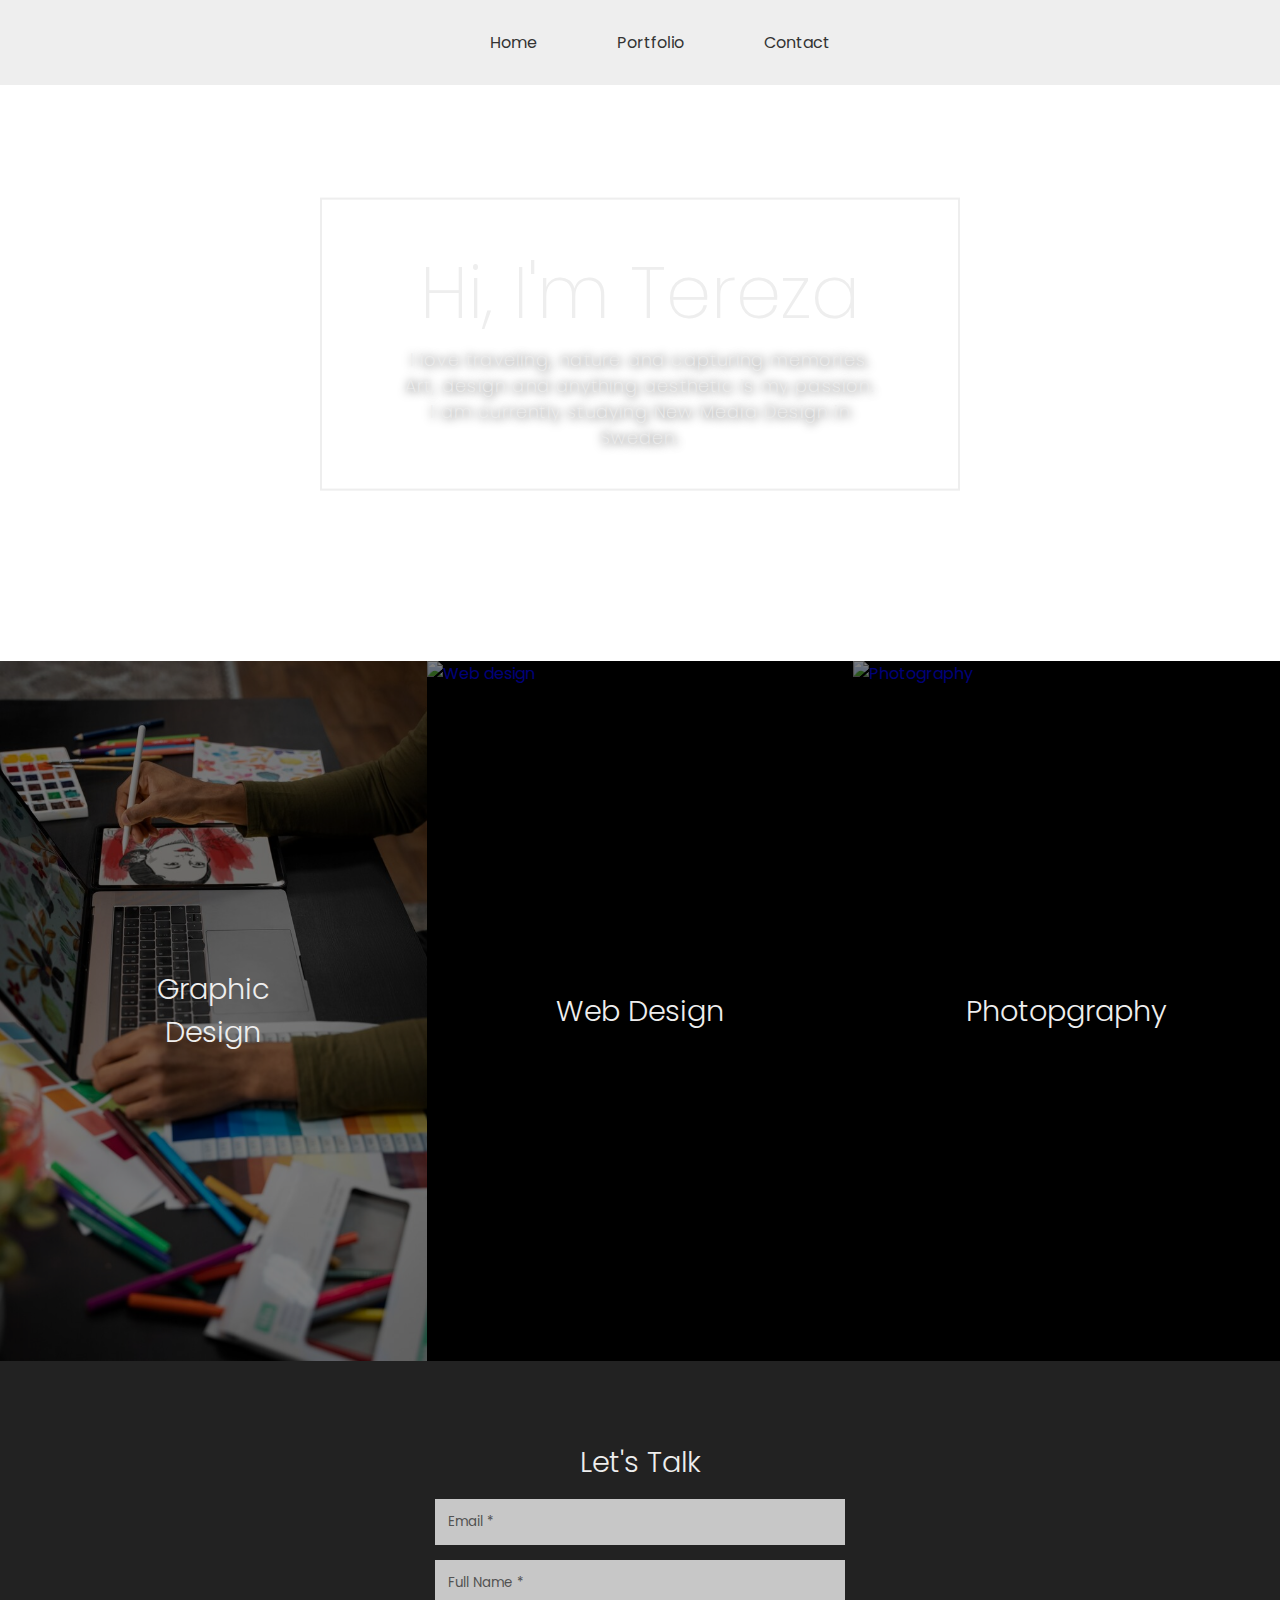
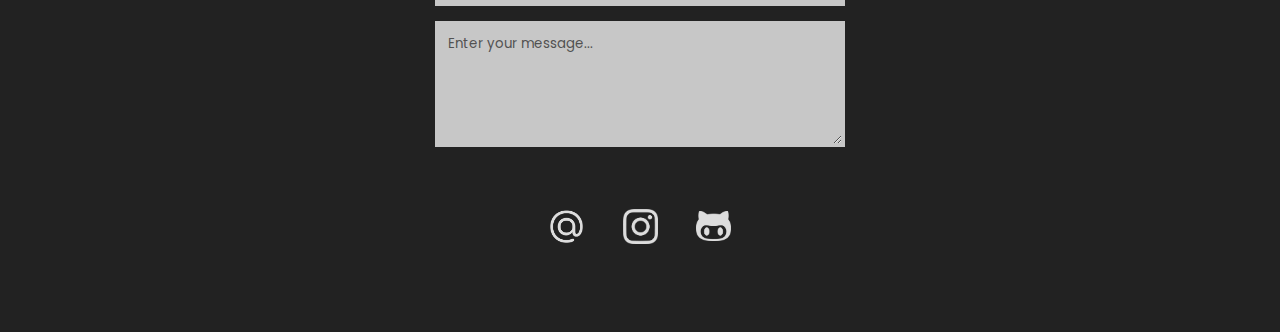
==== index.html @ f9af26a2 "index-imgchange, responsive adjustments" ====
<!DOCTYPE html>
<html lang="en">
  <head>
    
    <meta charset="UTF-8" />
    <meta name="viewport" content="width=device-width, initial-scale=1.0" />
    <link rel="stylesheet" href="css/main.css" />
    <link rel="preconnect" href="https://fonts.googleapis.com" />
    <link rel="preconnect" href="https://fonts.gstatic.com" crossorigin />
    <link
      href="https://fonts.googleapis.com/css2?family=Poppins:ital,wght@0,100;0,200;0,300;0,400;0,500;0,600;0,700;0,800;0,900;1,100;1,200;1,300;1,400;1,500;1,600;1,700;1,800;1,900&display=swap"
      rel="stylesheet"
    />
    <link
      rel="stylesheet"
      href="https://fonts.googleapis.com/css2?family=Material+Symbols+Outlined:opsz,wght,FILL,GRAD@20..48,100..700,0..1,-50..200"
    />
    <!-- Scroll top top JS Code copied from https://www.w3schools.com/ -->
    <script type="text/javascript" src="gototop.js" defer></script>
    <title>Tereza's Blog</title>
  </head>
  <body>
    <!-- Header & Navigation Bar -->
    <header>
      <nav>
        <ol>
          <a href=""><li>Home</li></a>
          <a href="portfolio.html"><li>Portfolio</li></a>
          <a href="#contact"><li>Contact</li></a>
        </ol>
      </nav>
    </header>

    <!-- Main Content of the Page -->
    <main class="index-background">
      <!-- Greeting Section -->
      <section>
        <div class="s-one-containers">
          <div class="s-one-container">
            <!-- <img
              class="s-one-img"
              src="img/photos/img_one.JPG"
              alt="profile picture"
            /> -->
            <div class="s-one-text">
              <h1>Hi, I'm Tereza</h1>
              <h2>
                I love traveling, nature and capturing memories.<br />
                Art, design and anything aesthetic is my passion.<br />
                I am currently studying New Media Design in Sweden.
              </h2>
            </div>
            <div class="s-one-arrow">
              <a href="#further"
                ><img
                  class="s-one-img-arrow"
                  src="img/icons/arrow.png"
                  alt="arrow down"
              /></a>
            </div>
          </div>
          <div class="img-container"></div>
        </div>
      </section>

      <!-- Main Menu -->
      <section id="portfolio">
        <div class="containers" id="further">
          <div class="container">
            <a href="portfolio-graphic.html"
              ><img
                class="image"
                src="img/photos/graphicdd.jpg"
                alt="Graphic design"
              />
              <h3 class="text">Graphic Design</h3></a
            >
          </div>
          <div class="container">
            <a href="portfolio-web.html"
              ><img class="image" src="img/photos/webd.jpg" alt="Web design" />
              <h3 class="text">Web Design</h3></a
            >
          </div>
          <div class="container">
            <a href="#"
              ><img
                class="image"
                src="img/photos/photography.jpg"
                alt="Photography"
              />
              <h3 class="text">Photopgraphy</h3></a
            >
          </div>
        </div>
      </section>
    </main>
    <!-- Scroll to Top -->
    <button onclick="topFunction()" id="BackTopBttn" title="Go to top"">
      <span class="material-symbols-outlined" style="transform: rotate(270deg); z-index: 99;"> arrow_forward_ios </span>
    </button>
    <script>
            // Get the button
      let mybutton = document.getElementById("BackTopBttn");

      // When the user scrolls down show the button
      window.onscroll = function () {
        scrollFunction();
      };

      function scrollFunction() {
        if (
          document.body.scrollTop > 300 ||
          document.documentElement.scrollTop > 300
        ) {
          mybutton.style.display = "block";
        } else {
          mybutton.style.display = "none";
        }
      }

      // When the user clicks on the button, scroll to the top of the document
      function topFunction() {
        document.body.scrollTop = 0;
        document.documentElement.scrollTop = 0;
      }
    </script>
<section class="contact-form">
  <div class="contact-form-container" id="contact">
    <h4>Let's Talk</h4>
    <input type="text" placeholder="Email *" />
    <input type="text" placeholder="Full Name *" />
    <textarea
      name="Message"
      id="contact-message"
      cols="30"
      rows="10"
      placeholder="Enter your message..."
    ></textarea>
  </div>
</section>
    <footer>
      <div class="social-info-container">
        <div class="social-ico-container">
          <a href="mailto: terezadjokic@yahoo.com"
            ><img
              class="social-ico"
              src="img/icons/mail.png"
              alt="e-mail link"
              title="Email"
          /></a>
          <a href="https://www.instagram.com/terinax3/"
            ><img
              class="social-ico"
              src="img/icons/insta.png"
              alt="Instagram link"
              title="Instagram"
          /></a>
          <a href="https://github.com/Terinax3"
            ><img
              class="social-ico"
              src="img/icons/gh.png"
              alt="Git Hub link"
              title="Git Hub"
          /></a>
        </div>
      </div>
    </footer>
  </body>
</html>
---- css/main.css ----
* {
  margin: 0;
  text-decoration: none;
  list-style: none;
  font-family: "Poppins", sans-serif;
}
html {
  scroll-behavior: smooth;
  --grayl: #666666; /*  Gray Light */
  --grayd: #444444; /*  Gray Dark */
  --dark: #333333; /* Dark Black */
  --darker: #222222; /* Darker Black */
  --bright: #eeeeee; /* Bright White */
}
.main-background-bright {
  background-color: white;
}
.index-background {
  background-image: url("../img/photos/img_one_one_one.jpg");
  background-repeat: no-repeat;
  background-attachment: fixed;
  background-size: 100%;
}
/* Top Navigation Bar */
header {
  height: auto;
  display: flex;
  justify-content: center;
  align-items: center;
  background-color: var(--bright);
}
ol {
  display: flex;
}
li {
  padding: 30px 40px;
  color: var(--dark);
  background-color: var(--bright);
  transition: text-decoration 300ms;
  text-decoration: underline transparent;
  text-underline-offset: 5pt;
}

a li:hover {
  text-decoration: underline var(--dark);
}
/* Not sure why it's not working*/
a li:active {
  text-decoration: underline var(--dark);
}

/* Text Design */

h1 {
  font-weight: 200;
  font-size: 450%;
  color: var(--bright);
}
h2 {
  font-weight: 200;
  font-size: 110%;
  letter-spacing: 0.9pt;
  color: var(--bright);
  text-shadow: 1px 1px 10px black;
}
h3 {
  font-weight: 300;
  font-size: 180%;
  color: var(--bright);
}
h4 {
  font-size: 180%;
  font-weight: 300;
  color: var(--bright);
}
h5 {
  font-weight: 300;
  margin-top: 180%;
}
h6 {
  font-weight: 300;
  font-size: 100%;
  margin-bottom: 2vw;
}

/* Greeting Container */

.s-one-containers {
  display: flex;
  flex-wrap: nowrap;
  justify-content: center;
  align-content: center;
  width: 100%;
}
.s-one-container {
  width: 100%;
  height: 45vw;
  position: relative;
  object-fit: cover;
}
.s-one-img {
  width: 100%;
  height: 45vw;
  object-fit: cover;
}
.s-one-text {
  text-align: center;
  position: absolute;
  top: 45%;
  left: 50%;
  transform: translate(-50%, -50%);
  border: 2px solid var(--bright);
  padding: 3vw 6vw;
}
.s-one-arrow {
  text-align: center;
  position: absolute;
  top: 92%;
  left: 50%;
  transform: translate(-50%, -50%);
  padding: 2vw 3vw;
}
.s-one-img-arrow {
  width: 30px;
  animation: shake ease 2.5s infinite;
  animation-delay: 0.5s;
}
.s-one-arrow-two {
  text-align: center;
  position: absolute;
  top: 90%;
  left: 50%;
  transform: translate(-50%, -50%);
  padding: 2vw 3vw;
}
@keyframes shake {
  0% {
    transform: translate(0%, -80%);
    opacity: 0;
  }
  10% {
    transform: translate(0%, -70%);
    opacity: 0.5;
  }
  30% {
    transform: translate(0%, -50%);
    opacity: 0.8;
  }
  100% {
    transform: translate(0%, 150%);
    opacity: 1;
  }
}

/* Main Menu */

.containers {
  display: flex;
  flex-wrap: nowrap;
  justify-content: center;
  align-content: center;
  width: 100%;
}
.container {
  background-color: black;
  width: 100%;
  height: 700px;
  position: relative;
  object-fit: cover;
}
.container .image {
  opacity: 0.5;
}
.container .text {
  opacity: 1;
}
.container:hover .image {
  transition: ease 300ms;
  opacity: 1;
}
.container:hover .text {
  visibility: visible;
  opacity: 1;
  transition: ease 300ms;
  text-shadow: 1px 1px 7px #000000;
}
.image {
  object-fit: cover;
  width: 100%;
  height: 700px;
}
.text {
  opacity: 0.5;
  color: var(--bright);
  text-align: center;
  overflow: hidden;
  position: absolute;
  top: 50%;
  left: 50%;
  transform: translate(-50%, -50%);
}

/* Contact */

.contact-form {
  display: flex;
  justify-content: center;
  align-items: center;
  width: 100%;
  background-color: var(--darker);
  padding: 80px 0 30px 0;
}
.contact-form-container {
  display: flex;
  justify-content: center;
  align-items: center;
  flex-direction: column;
  padding-bottom: 0;
}
input,
textarea {
  width: 30vw;
  margin-top: 15px;
  border: 3px solid transparent;
  padding: 10px;
  color: var(--dark);
  outline: none;
  background-color: #c7c7c7;
}
input:hover,
textarea:hover {
  background-color: #ffffff;
  transition: ease 500ms;
}
input::placeholder,
textarea::placeholder {
  color: #525252 !important;
}
input:focus,
textarea:focus {
  border: 3px solid #aaaaaa !important;
  background-color: #ffffff;
}
textarea {
  resize: vertical;
  height: 100px;
  min-height: 100px;
  max-height: 200px;
}

/* Footer */

footer {
  background-color: var(--darker);
  width: 100%;
  padding: 30px 0 80px 0;
  bottom: 0;
  display: flex;
  align-items: center;
  justify-content: center;
  text-align: center;
}
.social-info-container {
  display: flex;
  flex-direction: column;
}
.social-ico-container {
  display: flex;
  justify-content: center;
  align-items: center;
  gap: 3vw;
}
.social-ico {
  width: 35px;
}

/* Scroll to Top */

#BackTopBttn {
  display: none;
  position: fixed;
  bottom: 30%;
  right: 5%;
  cursor: pointer;
  color: white;
  border: none;
  background-color: #444444;
  padding: 15px 15px 8px 15px;
  z-index: 10;
}
#BackTopBttn:hover {
  background-color: rgb(107, 107, 107);
} /* Scroll top top JS Code copied from https://www.w3schools.com/ */

/* Responsive size for Phone */

@media only screen and (max-width: 1000px) {
  .containers {
    flex-wrap: wrap;
  }
  .contact-form-container {
    width: 90%;
  }
  input,
  textarea {
    width: 90%;
  }
  .social-ico-container {
    gap: 15vw;
    padding: 50px 0 50px 0;
  }
  .social-ico {
    width: 10vw;
  }
  .s-one-text {
    padding: 1vw 4vw;
  }
  .s-one-container {
    padding: 0;
    margin: 0;
    height: 80vw;
  }
  .s-one-img {
    width: 100%;
    height: 100%;
    object-fit: cover;
  }
  .index-background {
    background-image: url("../img/photos/img_one_one_one_one.jpg");
  }
  #BackTopBttn {
    bottom: 10%;
    right: 0;
    padding: 30px 30px 23px 30px;
  }
}

/* Portfolio Containers */

.portfolio-containers {
  display: flex;
  flex-wrap: wrap;
  flex-direction: row;
  justify-content: center;
  align-content: center;
  margin-left: 10%;
  margin-right: 10%;
  background-color: none;
  margin-top: 50px;
  margin-bottom: 50px;
}
.portfolio-container {
  display: flex;
  align-items: center;
  flex-direction: column;
  position: relative;
  object-fit: cover;
  margin: 30px 30px;
}
.portfolio-image {
  width: 400px;
  height: 400px;
}
.portfolio-logo {
  position: absolute;
  top: 50%;
  left: 50%;
  transform: translate(-50%, -50%);
  height: 50%;
  transition: ease 300ms;
}
.portfolio-container:hover .portfolio-logo {
  height: 55%;
  transition: ease 300ms;
}

/* Portfolio Post */
.portfolio-item-containers {
  display: flex;
  flex-wrap: nowrap;
  justify-content: center;
  align-content: center;
  width: 100%;
}
.portfolio-item-container {
  width: 100%;
  height: 38vw;
  position: relative;
  object-fit: cover;
}
.portfolio-item-img {
  width: 100%;
  height: 38vw;
  object-fit: cover;
}
.xxl-container {
  display: flex;
  flex-wrap: wrap;
  align-content: center;
  justify-content: center;
  padding: 5vw;
  gap: 10%;
}
.xxl-container.row {
  flex-direction: column;
  align-content: center;
  justify-content: center;
  align-items: center;
}
.xxl-img {
  width: 10%;
}
.xxl-divider {
  display: flex;
  align-items: center;
  align-content: center;
  justify-content: space-evenly;
  text-align: center;
  font-size: 1.1vw;
}
hr {
  border: none;
  border-top: 0.1px solid #333;
  color: #333;
  overflow: visible;
  text-align: center;
  width: 40%;
}
.color-shade-container {
  display: flex;
  flex-direction: column;
  align-items: center;
  gap: 10px;
}
.color-shade {
  height: 9vw;
  width: 9vw;
  border-radius: 50%;
  display: inline-block;
}
.raw {
  background-color: #005757;
}
.mocha {
  background-color: #8a5956;
}
.latte {
  background-color: #d99e80;
}
.irish {
  background-color: #f6c65d;
}
.cs-title {
  margin-top: 3vw;
  font-size: 1.5vw;
  font-family: "pain-de-mie", sans-serif;
}
.cs-number {
  font-size: 1.5vw;
  font-family: "pain-de-mie", sans-serif;
}
.cs-raw {
  color: #005757;
}
.cs-mocha {
  color: #8a5956;
}
.cs-latte {
  color: #d99e80;
}
.cs-irish {
  color: #f6c65d;
}
.font-paindm {
  font-family: "pain-de-mie", sans-serif;
  font-size: 2vw;
  font-weight: 400;
  font-style: normal;
  text-align: center;
}
.font-masq {
  font-family: "masqualero", sans-serif;
  font-size: 1.7vw;
  text-align: center;
}
.font-masq-text {
  font-family: "masqualero", sans-serif;
  font-size: 1.2vw;
  line-height: 1.8vw;
  text-align: center;
}
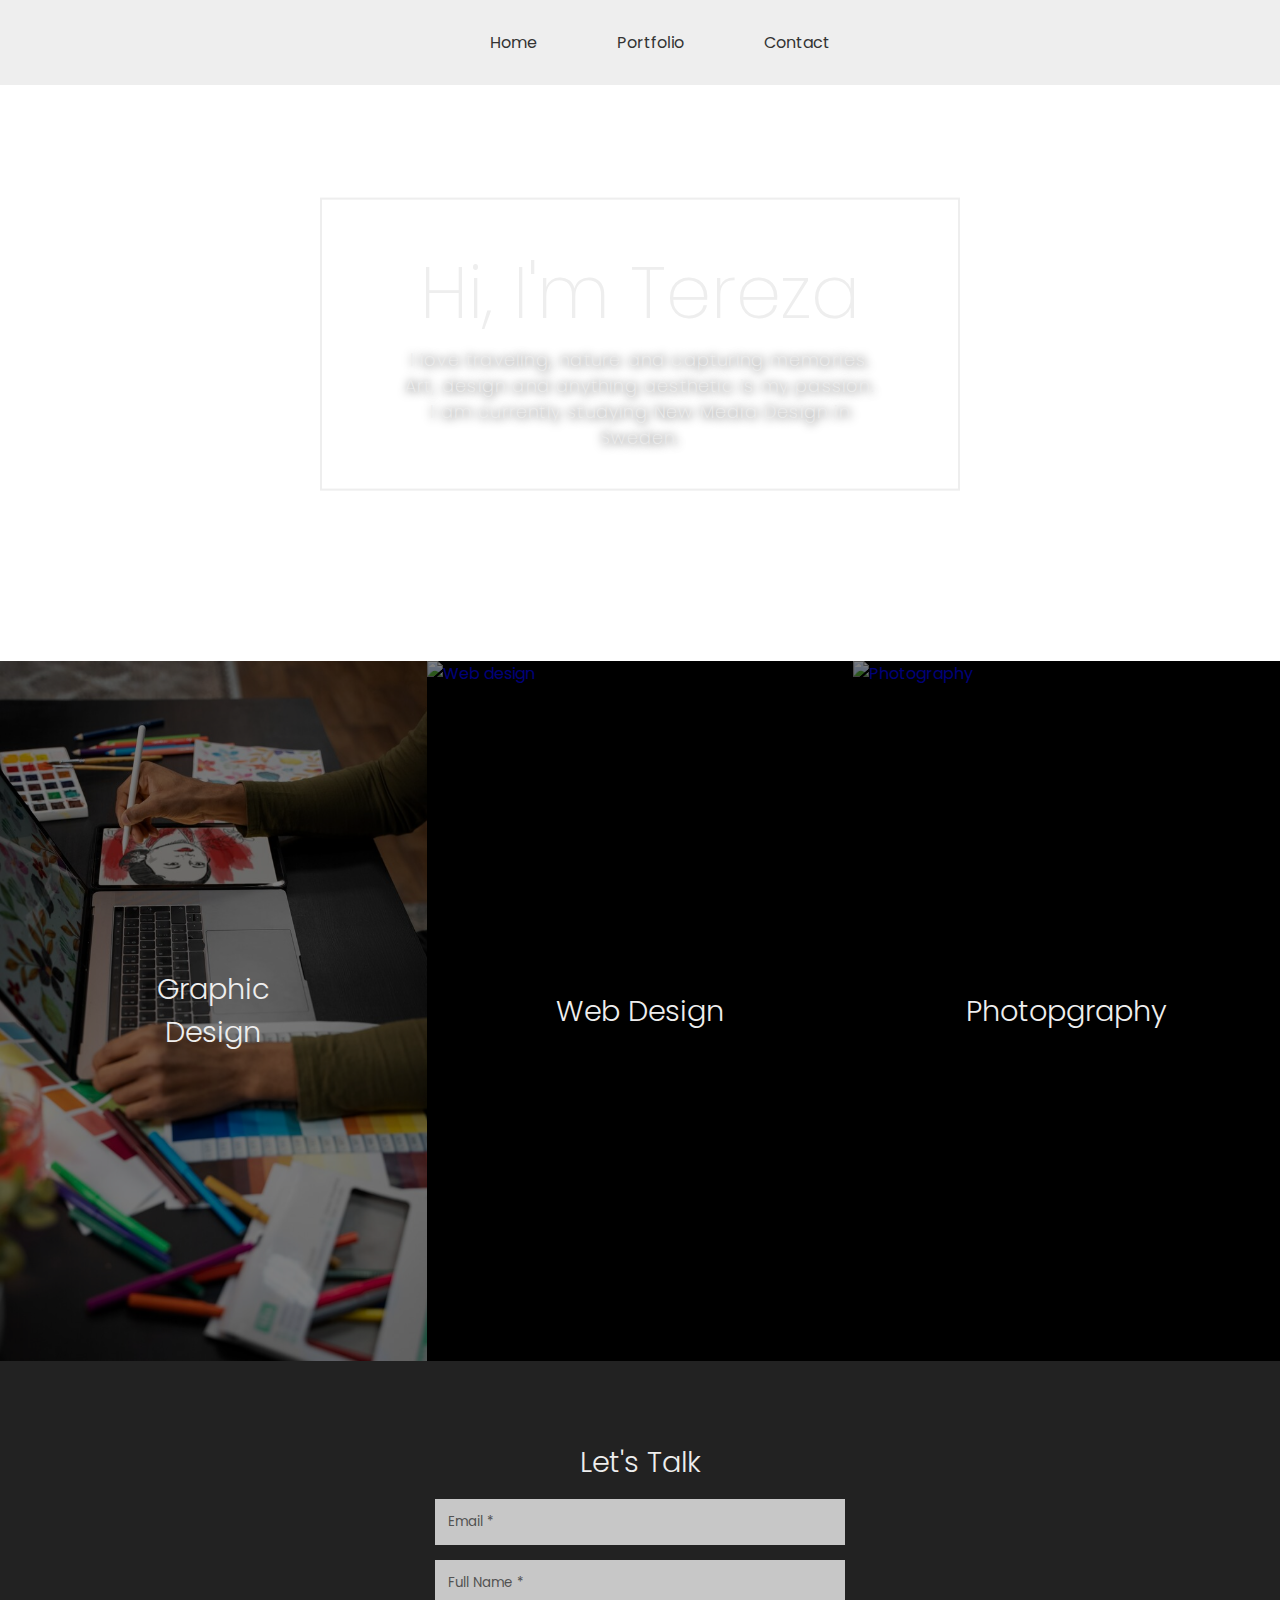
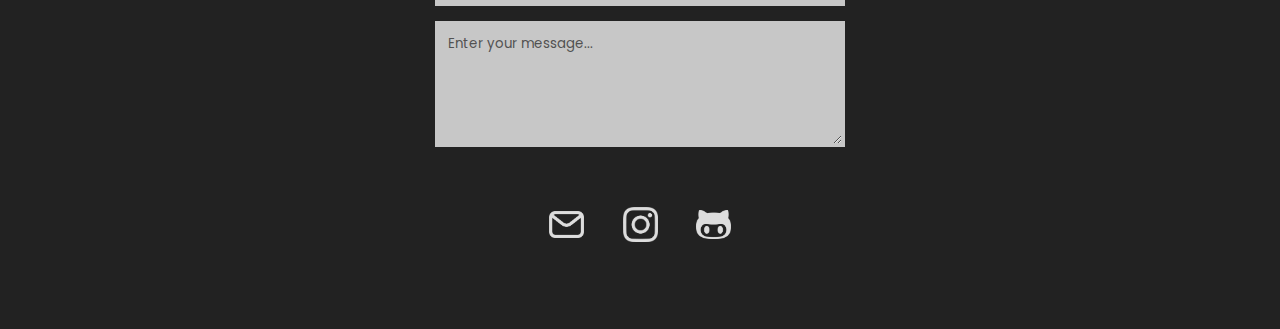
==== commit 5ee58c5f: "mail icon change" ====
--- a/index.html
+++ b/index.html
@@ -145,7 +145,7 @@
           <a href="mailto: terezadjokic@yahoo.com"
             ><img
               class="social-ico"
-              src="img/icons/mail.png"
+              src="img/icons/mail2.png"
               alt="e-mail link"
               title="Email"
           /></a>
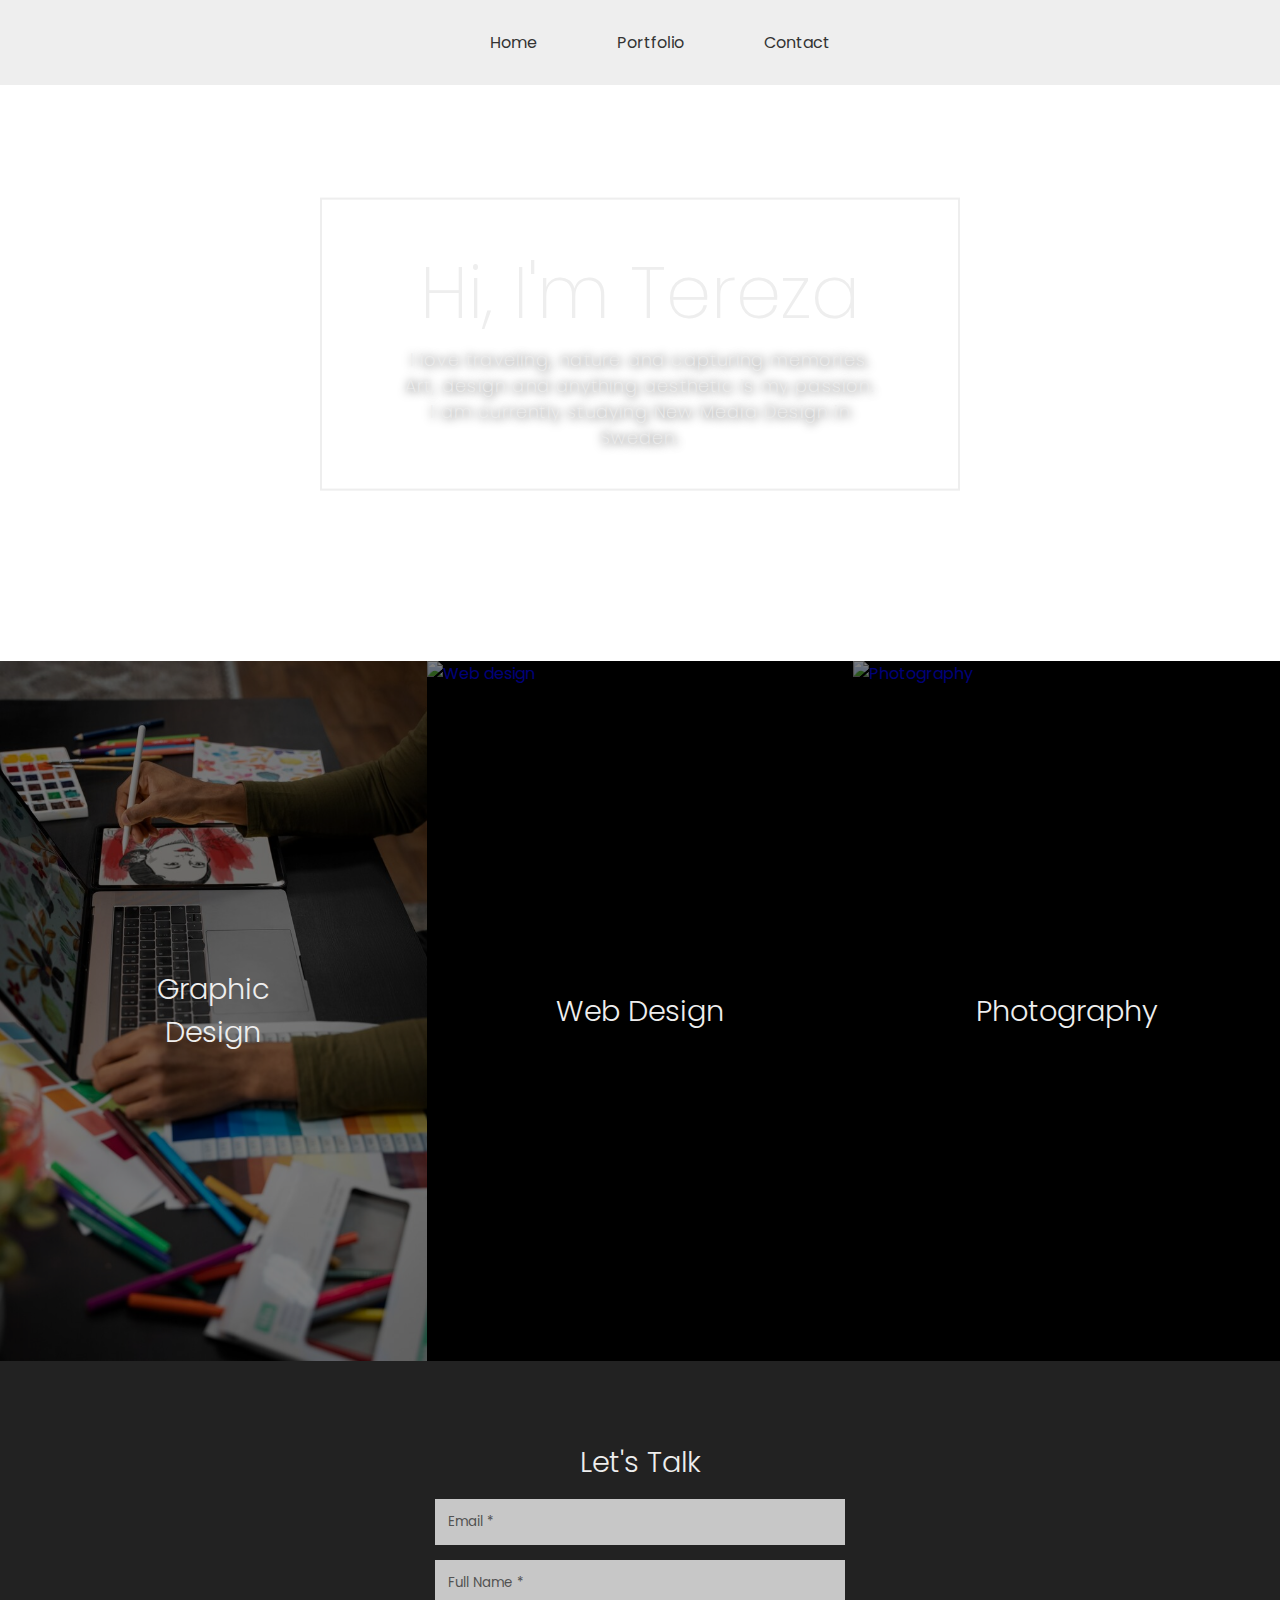
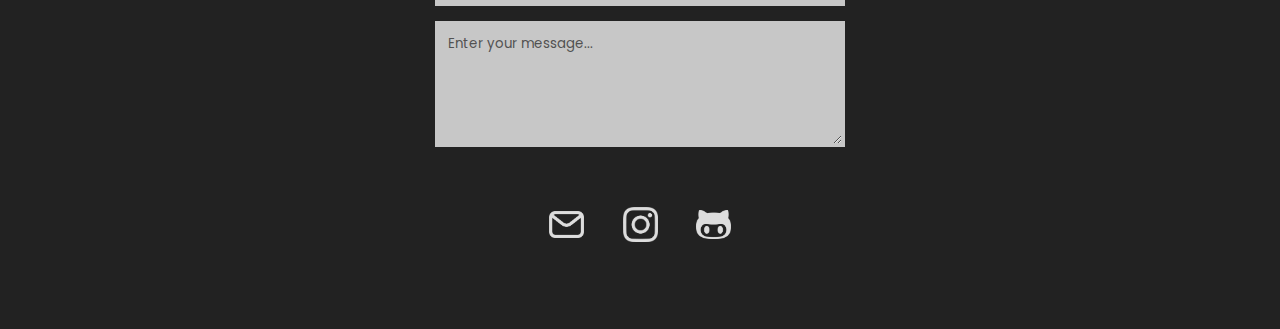
==== commit 040d953f: "photography-fix" ====
--- a/index.html
+++ b/index.html
@@ -89,7 +89,7 @@
                 src="img/photos/photography.jpg"
                 alt="Photography"
               />
-              <h3 class="text">Photopgraphy</h3></a
+              <h3 class="text">Photography</h3></a
             >
           </div>
         </div>
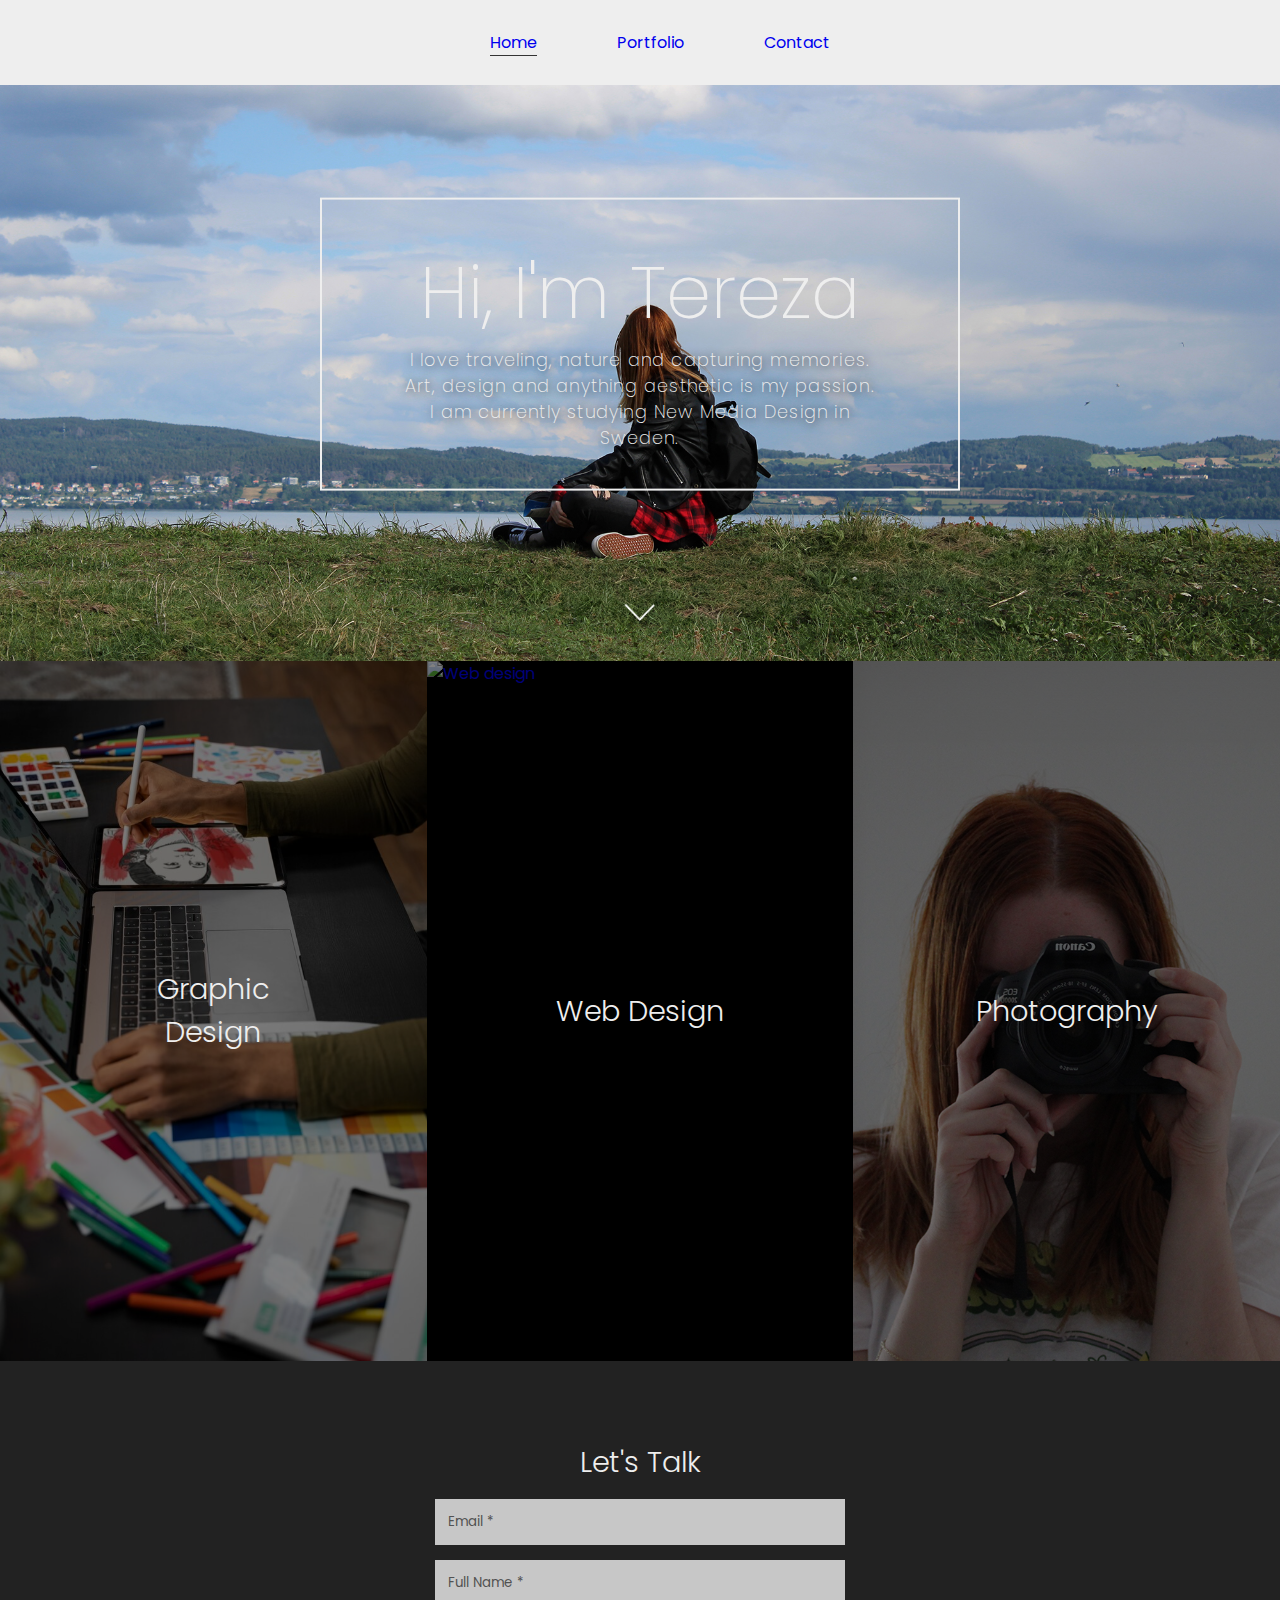
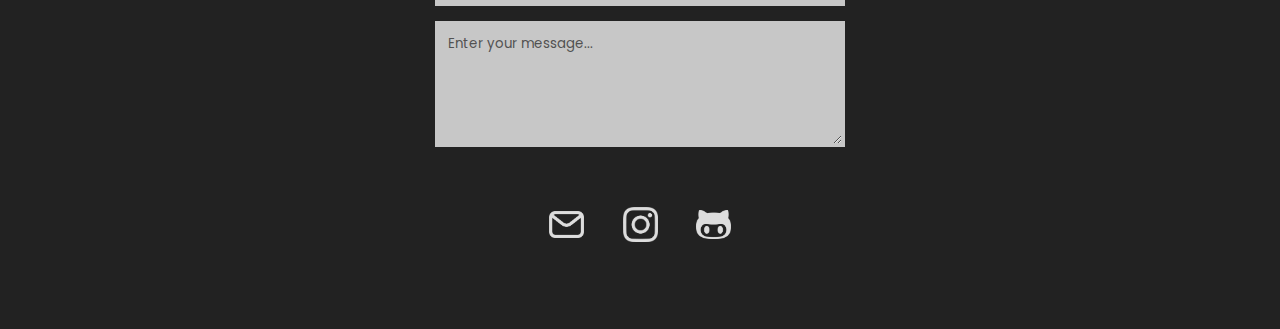
==== commit 62626f06: "css update" ====
--- a/index.html
+++ b/index.html
@@ -1,48 +1,51 @@
 <!DOCTYPE html>
 <html lang="en">
   <head>
-    
     <meta charset="UTF-8" />
     <meta name="viewport" content="width=device-width, initial-scale=1.0" />
     <link rel="stylesheet" href="css/main.css" />
+
+    <!-- Google Import - Fonts -->
     <link rel="preconnect" href="https://fonts.googleapis.com" />
     <link rel="preconnect" href="https://fonts.gstatic.com" crossorigin />
     <link
       href="https://fonts.googleapis.com/css2?family=Poppins:ital,wght@0,100;0,200;0,300;0,400;0,500;0,600;0,700;0,800;0,900;1,100;1,200;1,300;1,400;1,500;1,600;1,700;1,800;1,900&display=swap"
       rel="stylesheet"
     />
+    <!-- Google Import Icon -->
     <link
       rel="stylesheet"
       href="https://fonts.googleapis.com/css2?family=Material+Symbols+Outlined:opsz,wght,FILL,GRAD@20..48,100..700,0..1,-50..200"
     />
+
     <!-- Scroll top top JS Code copied from https://www.w3schools.com/ -->
-    <script type="text/javascript" src="gototop.js" defer></script>
+    <script type="text/javascript" src="js/gototop.js" defer></script>
     <title>Tereza's Blog</title>
   </head>
   <body>
+
     <!-- Header & Navigation Bar -->
+
     <header>
       <nav>
         <ol>
-          <a href=""><li>Home</li></a>
-          <a href="portfolio.html"><li>Portfolio</li></a>
-          <a href="#contact"><li>Contact</li></a>
+          <li><a class="active" href="index.html">Home</a></li>
+          <li><a href="portfolio.html">Portfolio</a></li>
+          <li><a href="#contact">Contact</a></li>
         </ol>
       </nav>
     </header>
 
     <!-- Main Content of the Page -->
+
     <main class="index-background">
-      <!-- Greeting Section -->
+
+      <!-- intro -->
+
       <section>
-        <div class="s-one-containers">
-          <div class="s-one-container">
-            <!-- <img
-              class="s-one-img"
-              src="img/photos/img_one.JPG"
-              alt="profile picture"
-            /> -->
-            <div class="s-one-text">
+        <div class="intro-containers">
+          <div class="intro-container">
+            <div class="intro-text">
               <h1>Hi, I'm Tereza</h1>
               <h2>
                 I love traveling, nature and capturing memories.<br />
@@ -50,10 +53,10 @@
                 I am currently studying New Media Design in Sweden.
               </h2>
             </div>
-            <div class="s-one-arrow">
+            <div class="intro-arrow">
               <a href="#further"
                 ><img
-                  class="s-one-img-arrow"
+                  class="intro-img-arrow"
                   src="img/icons/arrow.png"
                   alt="arrow down"
               /></a>
@@ -64,6 +67,7 @@
       </section>
 
       <!-- Main Menu -->
+
       <section id="portfolio">
         <div class="containers" id="further">
           <div class="container">
@@ -86,7 +90,7 @@
             <a href="#"
               ><img
                 class="image"
-                src="img/photos/photography.jpg"
+                src="img/photos/photography.JPG"
                 alt="Photography"
               />
               <h3 class="text">Photography</h3></a
@@ -95,50 +99,33 @@
         </div>
       </section>
     </main>
+
     <!-- Scroll to Top -->
+
     <button onclick="topFunction()" id="BackTopBttn" title="Go to top"">
       <span class="material-symbols-outlined" style="transform: rotate(270deg); z-index: 99;"> arrow_forward_ios </span>
     </button>
-    <script>
-            // Get the button
-      let mybutton = document.getElementById("BackTopBttn");
+  
+    
+    <!-- Contact Form -->
 
-      // When the user scrolls down show the button
-      window.onscroll = function () {
-        scrollFunction();
-      };
+    <section class="contact-form">
+      <div class="contact-form-container" id="contact">
+        <h4>Let's Talk</h4>
+        <input type="text" placeholder="Email *" />
+        <input type="text" placeholder="Full Name *" />
+        <textarea
+          name="Message"
+          id="contact-message"
+          cols="30"
+          rows="10"
+          placeholder="Enter your message..."
+        ></textarea>
+      </div>
+    </section>
+    
+    <!-- Footer -->
 
-      function scrollFunction() {
-        if (
-          document.body.scrollTop > 300 ||
-          document.documentElement.scrollTop > 300
-        ) {
-          mybutton.style.display = "block";
-        } else {
-          mybutton.style.display = "none";
-        }
-      }
-
-      // When the user clicks on the button, scroll to the top of the document
-      function topFunction() {
-        document.body.scrollTop = 0;
-        document.documentElement.scrollTop = 0;
-      }
-    </script>
-<section class="contact-form">
-  <div class="contact-form-container" id="contact">
-    <h4>Let's Talk</h4>
-    <input type="text" placeholder="Email *" />
-    <input type="text" placeholder="Full Name *" />
-    <textarea
-      name="Message"
-      id="contact-message"
-      cols="30"
-      rows="10"
-      placeholder="Enter your message..."
-    ></textarea>
-  </div>
-</section>
     <footer>
       <div class="social-info-container">
         <div class="social-ico-container">
@@ -149,14 +136,14 @@
               alt="e-mail link"
               title="Email"
           /></a>
-          <a href="https://www.instagram.com/terinax3/"
+          <a href="https://www.instagram.com/terinax3/"  target="_blank"
             ><img
               class="social-ico"
               src="img/icons/insta.png"
               alt="Instagram link"
               title="Instagram"
           /></a>
-          <a href="https://github.com/Terinax3"
+          <a href="https://github.com/Terinax3"  target="_blank"
             ><img
               class="social-ico"
               src="img/icons/gh.png"
--- a/css/main.css
+++ b/css/main.css
@@ -12,11 +12,9 @@
   --darker: #222222; /* Darker Black */
   --bright: #eeeeee; /* Bright White */
 }
-.main-background-bright {
-  background-color: white;
-}
+
 .index-background {
-  background-image: url("../img/photos/img_one_one_one.jpg");
+  background-image: url("../img/photos/background_index.jpg");
   background-repeat: no-repeat;
   background-attachment: fixed;
   background-size: 100%;
@@ -41,11 +39,13 @@
   text-underline-offset: 5pt;
 }
 
-a li:hover {
+li:hover,
+li a:focus {
+  color: var(--dark);
   text-decoration: underline var(--dark);
 }
 /* Not sure why it's not working*/
-a li:active {
+li a.active {
   text-decoration: underline var(--dark);
 }
 
@@ -83,27 +83,27 @@
   margin-bottom: 2vw;
 }
 
-/* Greeting Container */
-
-.s-one-containers {
+/* Intro Container */
+
+.intro-containers {
   display: flex;
   flex-wrap: nowrap;
   justify-content: center;
   align-content: center;
   width: 100%;
 }
-.s-one-container {
+.intro-container {
   width: 100%;
   height: 45vw;
   position: relative;
   object-fit: cover;
 }
-.s-one-img {
+.intro-img {
   width: 100%;
   height: 45vw;
   object-fit: cover;
 }
-.s-one-text {
+.intro-text {
   text-align: center;
   position: absolute;
   top: 45%;
@@ -112,7 +112,7 @@
   border: 2px solid var(--bright);
   padding: 3vw 6vw;
 }
-.s-one-arrow {
+.intro-arrow {
   text-align: center;
   position: absolute;
   top: 92%;
@@ -120,12 +120,12 @@
   transform: translate(-50%, -50%);
   padding: 2vw 3vw;
 }
-.s-one-img-arrow {
+.intro-img-arrow {
   width: 30px;
   animation: shake ease 2.5s infinite;
   animation-delay: 0.5s;
 }
-.s-one-arrow-two {
+.intro-arrow-two {
   text-align: center;
   position: absolute;
   top: 90%;
@@ -298,6 +298,18 @@
   .containers {
     flex-wrap: wrap;
   }
+  .container {
+    background-color: black;
+    width: 100%;
+    height: 500px;
+    position: relative;
+    object-fit: cover;
+  }
+  .image {
+    object-fit: cover;
+    width: 100%;
+    height: 500px;
+  }
   .contact-form-container {
     width: 90%;
   }
@@ -312,26 +324,27 @@
   .social-ico {
     width: 10vw;
   }
-  .s-one-text {
-    padding: 1vw 4vw;
-  }
-  .s-one-container {
+  .intro-text {
+    width: 90%;
+    padding: 0;
+  }
+  .intro-container {
     padding: 0;
     margin: 0;
     height: 80vw;
   }
-  .s-one-img {
+  .intro-img {
     width: 100%;
     height: 100%;
     object-fit: cover;
   }
   .index-background {
-    background-image: url("../img/photos/img_one_one_one_one.jpg");
+    background-image: url("../img/photos/background_index2.jpg");
   }
   #BackTopBttn {
     bottom: 10%;
     right: 0;
-    padding: 30px 30px 23px 30px;
+    padding: 20px 20px 13px 20px;
   }
 }
 
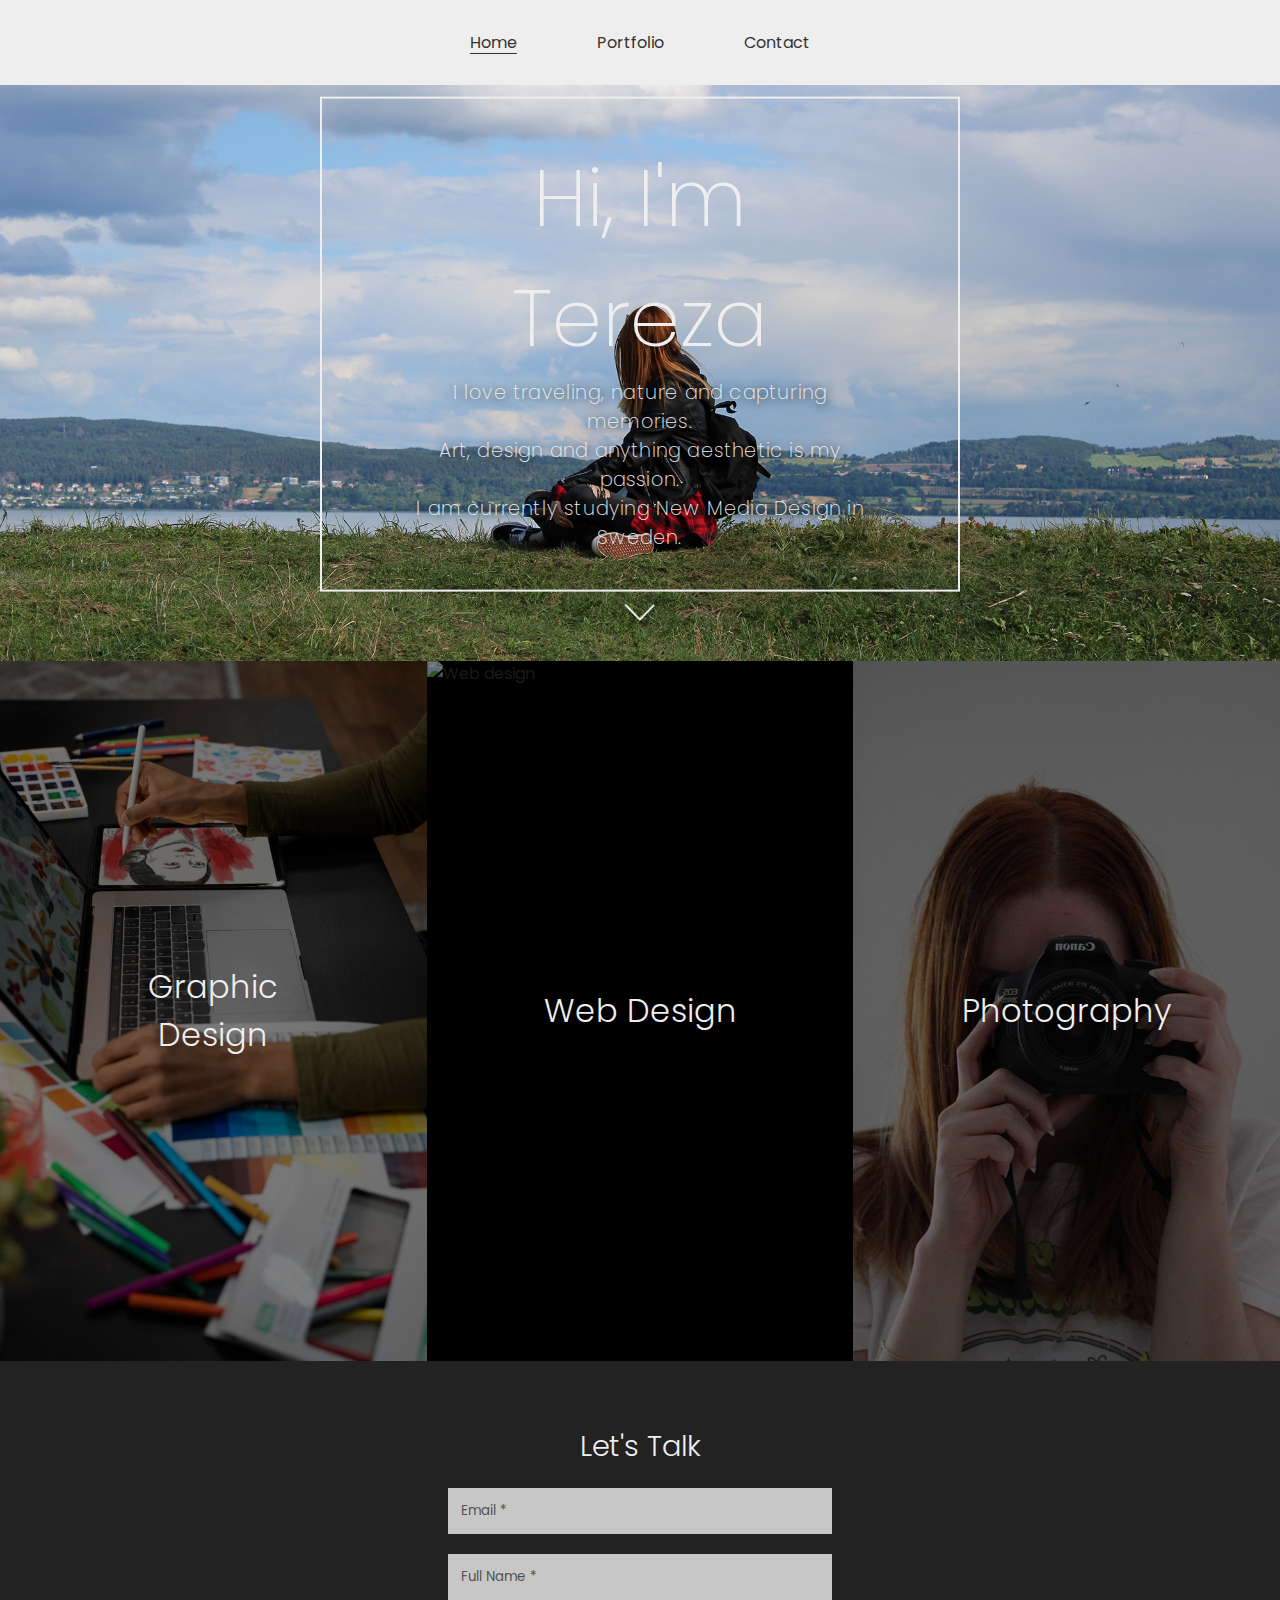
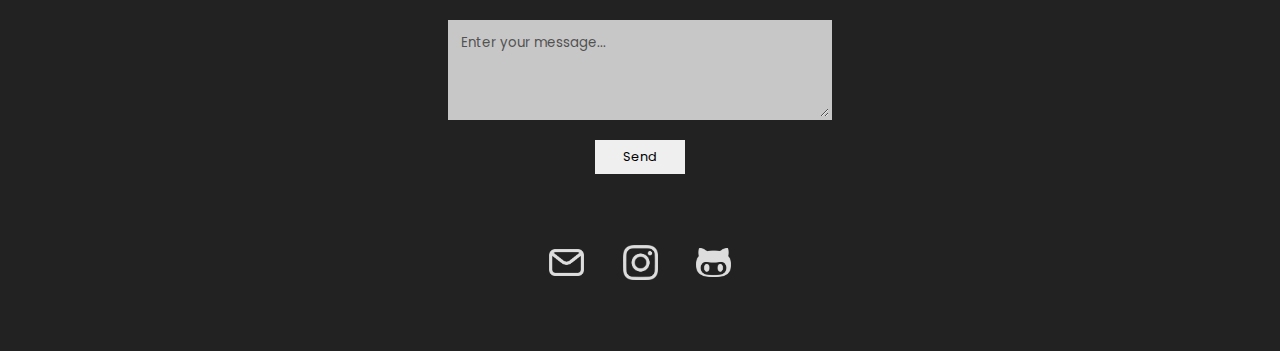
==== commit 12441a9f: "newish" ====
--- a/index.html
+++ b/index.html
@@ -38,7 +38,7 @@
 
     <!-- Main Content of the Page -->
 
-    <main class="index-background">
+    <main class="index-background background-color">
 
       <!-- intro -->
 
@@ -110,9 +110,9 @@
     <!-- Contact Form -->
 
     <section class="contact-form">
-      <div class="contact-form-container" id="contact">
+      <div class="contact-form-container">
         <h4>Let's Talk</h4>
-        <input type="text" placeholder="Email *" />
+        <input type="email" id="email" pattern=".+@example\.com" minlength="5" maxlength="50" placeholder="Email *" />
         <input type="text" placeholder="Full Name *" />
         <textarea
           name="Message"
@@ -121,6 +121,7 @@
           rows="10"
           placeholder="Enter your message..."
         ></textarea>
+        <button class="send-bttn">Send</button>
       </div>
     </section>
     
--- a/css/main.css
+++ b/css/main.css
@@ -1,5 +1,7 @@
 * {
   margin: 0;
+  padding: 0;
+  box-sizing: border-box;
   text-decoration: none;
   list-style: none;
   font-family: "Poppins", sans-serif;
@@ -12,20 +14,24 @@
   --darker: #222222; /* Darker Black */
   --bright: #eeeeee; /* Bright White */
 }
-
 .index-background {
   background-image: url("../img/photos/background_index.jpg");
   background-repeat: no-repeat;
   background-attachment: fixed;
   background-size: 100%;
 }
+.index-background {
+  background-color: var(--darker);
+}
 /* Top Navigation Bar */
+
 header {
   height: auto;
   display: flex;
   justify-content: center;
   align-items: center;
   background-color: var(--bright);
+  z-index: 999;
 }
 ol {
   display: flex;
@@ -36,7 +42,10 @@
   background-color: var(--bright);
   transition: text-decoration 300ms;
   text-decoration: underline transparent;
-  text-underline-offset: 5pt;
+  text-underline-offset: 5px;
+}
+a {
+  color: var(--dark);
 }
 
 li:hover,
@@ -44,43 +53,71 @@
   color: var(--dark);
   text-decoration: underline var(--dark);
 }
-/* Not sure why it's not working*/
 li a.active {
   text-decoration: underline var(--dark);
 }
+@media only screen and (max-width: 1100px) {
+  li {
+    padding: 20px 30px;
+  }
+  li a {
+    font-size: 0.9rem;
+  }
+}
+@media only screen and (max-width: 400px) {
+  li {
+    padding: 20px 20px;
+  }
+  li a {
+    font-size: 0.75rem;
+  }
+}
 
 /* Text Design */
 
 h1 {
   font-weight: 200;
-  font-size: 450%;
+  font-size: 5rem;
   color: var(--bright);
 }
 h2 {
   font-weight: 200;
-  font-size: 110%;
+  font-size: 1.2rem;
   letter-spacing: 0.9pt;
   color: var(--bright);
   text-shadow: 1px 1px 10px black;
 }
 h3 {
   font-weight: 300;
-  font-size: 180%;
+  font-size: 2rem;
   color: var(--bright);
 }
 h4 {
-  font-size: 180%;
+  font-size: 1.8rem;
   font-weight: 300;
   color: var(--bright);
 }
-h5 {
-  font-weight: 300;
-  margin-top: 180%;
-}
-h6 {
-  font-weight: 300;
-  font-size: 100%;
-  margin-bottom: 2vw;
+@media only screen and (max-width: 1100px) {
+  h1 {
+    font-size: 3rem;
+  }
+  h2 {
+    font-size: 0.9rem;
+  }
+  h3 {
+    font-size: 1.5rem;
+  }
+}
+@media only screen and (max-width: 400px) {
+  h1 {
+    font-size: 2.5rem;
+  }
+  h2 {
+    font-size: 0.7rem;
+  }
+  h3 {
+    font-size: 1.5rem;
+  }
 }
 
 /* Intro Container */
@@ -100,7 +137,7 @@
 }
 .intro-img {
   width: 100%;
-  height: 45vw;
+  height: 100%;
   object-fit: cover;
 }
 .intro-text {
@@ -151,8 +188,56 @@
     opacity: 1;
   }
 }
-
-/* Main Menu */
+@media only screen and (max-width: 1100px) {
+  .index-background {
+    background-image: url("../img/photos/background_index2.jpg");
+  }
+  /* Index Intro Containers */
+  .intro-text {
+    width: 70%;
+    padding: 3vw 6vw;
+  }
+  .intro-container {
+    padding: 0;
+    margin: 0;
+    height: 80vw;
+  }
+  .intro-img {
+    width: 100%;
+    height: 100%;
+    object-fit: cover;
+  }
+}
+@media only screen and (max-width: 400px) {
+  .index-background {
+    background-image: url("../img/photos/background_index2.jpg");
+  }
+
+  /* Index Intro Containers */
+
+  .intro-text {
+    width: 90%;
+    padding: 0;
+  }
+  .intro-container {
+    padding: 0;
+    margin: 0;
+    height: 80vw;
+  }
+  .intro-img {
+    width: 100%;
+    height: 100%;
+    object-fit: cover;
+  }
+  .intro-img-arrow {
+    width: 23px;
+  }
+  .intro-arrow {
+    top: 85%;
+  }
+}
+
+/* Index Menu Containers */
 
 .containers {
   display: flex;
@@ -200,7 +285,32 @@
   transform: translate(-50%, -50%);
 }
 
-/* Contact */
+@media only screen and (max-width: 1100px) {
+  /* Index Menu Containers */
+  .containers {
+    flex-wrap: nowrap;
+  }
+  .container {
+    width: 100%;
+    height: 300px;
+  }
+  .image {
+    height: 300px;
+  }
+}
+@media only screen and (max-width: 400px) {
+  .containers {
+    flex-wrap: wrap;
+  }
+  .container {
+    height: 200px;
+  }
+  .image {
+    height: 200px;
+  }
+}
+
+/* Contact Form */
 
 .contact-form {
   display: flex;
@@ -208,7 +318,7 @@
   align-items: center;
   width: 100%;
   background-color: var(--darker);
-  padding: 80px 0 30px 0;
+  padding: 5% 0 2% 0;
 }
 .contact-form-container {
   display: flex;
@@ -216,11 +326,12 @@
   align-items: center;
   flex-direction: column;
   padding-bottom: 0;
+  width: 30%;
 }
 input,
 textarea {
-  width: 30vw;
-  margin-top: 15px;
+  width: 100%;
+  margin-top: 20px;
   border: 3px solid transparent;
   padding: 10px;
   color: var(--dark);
@@ -245,7 +356,54 @@
   resize: vertical;
   height: 100px;
   min-height: 100px;
-  max-height: 200px;
+  max-height: 300px;
+}
+.send-bttn {
+  padding: 5px 25px;
+  margin: 20px 0;
+  font-family: "Poppins", sans-serif;
+  font-weight: 400;
+  font-size: 0.8rem;
+  border: 3px solid transparent;
+  cursor: pointer;
+}
+.send-bttn:hover {
+  background-color: #aaaaaa;
+  border: 3px solid #aaaaaa;
+}
+.send-bttn:active {
+  color: white;
+  background-color: #7a7a7a;
+  border: 3px solid #7a7a7a;
+}
+@media only screen and (max-width: 1100px) {
+  .contact-form-container {
+    margin: 0 10%;
+    display: flex;
+    justify-content: center;
+    align-items: center;
+    flex-direction: column;
+    padding-bottom: 0;
+    width: 60%;
+  }
+  textarea {
+    height: 150px;
+    min-height: 100px;
+    max-height: 200px;
+  }
+}
+@media only screen and (max-width: 400px) {
+  .contact-form-container {
+    width: 100%;
+  }
+  .contact-form-container {
+    margin: 0 10%;
+    display: flex;
+    justify-content: center;
+    align-items: center;
+    flex-direction: column;
+    padding-bottom: 0;
+  }
 }
 
 /* Footer */
@@ -253,7 +411,7 @@
 footer {
   background-color: var(--darker);
   width: 100%;
-  padding: 30px 0 80px 0;
+  padding: 2% 0 5% 0;
   bottom: 0;
   display: flex;
   align-items: center;
@@ -273,8 +431,27 @@
 .social-ico {
   width: 35px;
 }
-
-/* Scroll to Top */
+@media only screen and (max-width: 1100px) {
+  .social-ico-container {
+    gap: 50%;
+    padding: 5% 0;
+  }
+  .social-ico {
+    width: 35px;
+  }
+}
+
+@media only screen and (max-width: 400px) {
+  .social-ico-container {
+    gap: 50%;
+    padding: 50px 0 50px 0;
+  }
+  .social-ico {
+    width: 30px;
+  }
+}
+
+/* Scroll to Top Button */
 
 #BackTopBttn {
   display: none;
@@ -290,61 +467,20 @@
 }
 #BackTopBttn:hover {
   background-color: rgb(107, 107, 107);
-} /* Scroll top top JS Code copied from https://www.w3schools.com/ */
-
-/* Responsive size for Phone */
-
-@media only screen and (max-width: 1000px) {
-  .containers {
-    flex-wrap: wrap;
-  }
-  .container {
-    background-color: black;
-    width: 100%;
-    height: 500px;
-    position: relative;
-    object-fit: cover;
-  }
-  .image {
-    object-fit: cover;
-    width: 100%;
-    height: 500px;
-  }
-  .contact-form-container {
-    width: 90%;
-  }
-  input,
-  textarea {
-    width: 90%;
-  }
-  .social-ico-container {
-    gap: 15vw;
-    padding: 50px 0 50px 0;
-  }
-  .social-ico {
-    width: 10vw;
-  }
-  .intro-text {
-    width: 90%;
-    padding: 0;
-  }
-  .intro-container {
-    padding: 0;
-    margin: 0;
-    height: 80vw;
-  }
-  .intro-img {
-    width: 100%;
-    height: 100%;
-    object-fit: cover;
-  }
-  .index-background {
-    background-image: url("../img/photos/background_index2.jpg");
-  }
+}
+/* Scroll top top JS Code copied from https://www.w3schools.com/ */
+@media only screen and (max-width: 1100px) {
   #BackTopBttn {
     bottom: 10%;
     right: 0;
-    padding: 20px 20px 13px 20px;
+    padding: 15px 15px 8px 15px;
+  }
+}
+@media only screen and (max-width: 400px) {
+  #BackTopBttn {
+    bottom: 10%;
+    right: 3.5%;
+    padding: 15px 15px 8px 15px;
   }
 }
 
@@ -386,8 +522,147 @@
   height: 55%;
   transition: ease 300ms;
 }
+/* Portfolio Containers */
+@media only screen and (max-width: 1000px) {
+  .portfolio-container {
+    margin: 20px 20px;
+  }
+  .portfolio-image {
+    width: 250px;
+    height: 250px;
+  }
+}
+
+/* Portfolio Containers */
+@media only screen and (max-width: 400px) {
+  .portfolio-containers {
+    margin: 0 0;
+  }
+  .portfolio-container {
+    margin: 0;
+  }
+  .portfolio-image {
+    width: 100%;
+    height: auto;
+  }
+}
+
+/* PORTFOLIO OVERVIEW PAGE - PORTFOLIO OVERVIEW PAGE */
+
+/* Portfolio Web and Graphic */
+
+.portfolio-web-containers {
+  display: flex;
+  flex-wrap: nowrap;
+  justify-content: center;
+  align-content: center;
+  width: 100%;
+}
+.portfolio-web-container {
+  width: 100%;
+  height: 45vw;
+  position: relative;
+  object-fit: cover;
+}
+.portfolio-web-img {
+  width: 100%;
+  height: 100%;
+  object-fit: cover;
+}
+.portfolio-web-text {
+  text-align: center;
+  position: absolute;
+  top: 45%;
+  left: 50%;
+  transform: translate(-50%, -50%);
+  border: 2px solid var(--bright);
+  padding: 3vw 6vw;
+}
+.portfolio-web-arrow {
+  text-align: center;
+  position: absolute;
+  top: 92%;
+  left: 50%;
+  transform: translate(-50%, -50%);
+  padding: 2vw 3vw;
+}
+.portfolio-web-img-arrow {
+  width: 30px;
+  animation: shake ease 2.5s infinite;
+  animation-delay: 0.5s;
+}
+.portfolio-web-arrow-two {
+  text-align: center;
+  position: absolute;
+  top: 90%;
+  left: 50%;
+  transform: translate(-50%, -50%);
+  padding: 2vw 3vw;
+}
+@keyframes shake {
+  0% {
+    transform: translate(0%, -80%);
+    opacity: 0;
+  }
+  10% {
+    transform: translate(0%, -70%);
+    opacity: 0.5;
+  }
+  30% {
+    transform: translate(0%, -50%);
+    opacity: 0.8;
+  }
+  100% {
+    transform: translate(0%, 150%);
+    opacity: 1;
+  }
+}
+@media only screen and (max-width: 1100px) {
+  /* Index Intro Containers */
+  .portfolio-web-text {
+    width: 70%;
+    padding: 3vw 6vw;
+  }
+  .portfolio-web-container {
+    padding: 0;
+    margin: 0;
+    height: 350px;
+  }
+  .portfolio-web-img {
+    width: 100%;
+    height: 100%;
+    object-fit: cover;
+  }
+}
+@media only screen and (max-width: 400px) {
+  .index-background {
+    background-image: url("../img/photos/background_index2.jpg");
+  }
+  /* Index Intro Containers */
+  .portfolio-web-text {
+    width: 90%;
+    padding: 0;
+  }
+  .portfolio-web-container {
+    padding: 0;
+    margin: 0;
+    height: 350px;
+  }
+  .portfolio-web-img {
+    width: 100%;
+    height: 100%;
+    object-fit: cover;
+  }
+  .portfolio-web-img-arrow {
+    width: 23px;
+  }
+  .portfolio-web-arrow {
+    top: 85%;
+  }
+}
 
 /* Portfolio Post */
+
 .portfolio-item-containers {
   display: flex;
   flex-wrap: nowrap;
@@ -406,24 +681,84 @@
   height: 38vw;
   object-fit: cover;
 }
-.xxl-container {
+
+.info-container {
+  display: flex;
+  flex-wrap: nowrap;
+  align-content: center;
+  justify-content: center;
+  padding: 5vw;
+  gap: 10%;
+}
+.info-container-shades {
+  display: flex;
+  flex-wrap: nowrap;
+  align-content: center;
+  justify-content: center;
+  padding: 5vw;
+  gap: 20%;
+}
+.info-container-logo {
   display: flex;
   flex-wrap: wrap;
   align-content: center;
   justify-content: center;
-  padding: 5vw;
-  gap: 10%;
-}
-.xxl-container.row {
+  gap: 0;
+}
+.info-break-logo {
+  display: flex;
+  flex-direction: row;
+  flex-wrap: nowrap;
+  justify-content: center;
+  gap: 50px;
+}
+.info-break {
+  display: flex;
+  flex-direction: row;
+  flex-wrap: nowrap;
+  justify-content: space-between;
+  gap: 50%;
+}
+.info-container-row {
   flex-direction: column;
-  align-content: center;
-  justify-content: center;
   align-items: center;
 }
-.xxl-img {
-  width: 10%;
-}
-.xxl-divider {
+.info-img {
+  margin-bottom: 5%;
+}
+@media only screen and (max-width: 400px) {
+  .info-container {
+    display: flex;
+    flex-wrap: nowrap;
+    align-content: center;
+    justify-content: center;
+    padding: 5vw;
+    gap: 10%;
+  }
+  .info-container-shades {
+    display: flex;
+    flex-direction: column;
+    flex-wrap: nowrap;
+    align-content: center;
+    justify-content: center;
+    padding: 5vw;
+    gap: 20%;
+  }
+  .info-break {
+    display: flex;
+    flex-direction: row;
+    flex-wrap: nowrap;
+    justify-content: space-evenly;
+    gap: 0;
+    margin: 10px;
+  }
+}
+
+/* PORTFOLIO RISE N GRIND PAGE - PORTFOLIO RISE N GRIND PAGE */
+
+/* Rise & Grind */
+
+.info-divider {
   display: flex;
   align-items: center;
   align-content: center;
@@ -439,6 +774,7 @@
   text-align: center;
   width: 40%;
 }
+
 .color-shade-container {
   display: flex;
   flex-direction: column;
@@ -472,18 +808,6 @@
   font-size: 1.5vw;
   font-family: "pain-de-mie", sans-serif;
 }
-.cs-raw {
-  color: #005757;
-}
-.cs-mocha {
-  color: #8a5956;
-}
-.cs-latte {
-  color: #d99e80;
-}
-.cs-irish {
-  color: #f6c65d;
-}
 .font-paindm {
   font-family: "pain-de-mie", sans-serif;
   font-size: 2vw;
@@ -502,3 +826,95 @@
   line-height: 1.8vw;
   text-align: center;
 }
+.row {
+  flex-direction: column;
+}
+.info-img {
+  width: 80px;
+}
+@media only screen and (max-width: 400px) {
+  .info-divider {
+    font-size: 0.7rem;
+  }
+  hr {
+    width: 30%;
+    margin: 5% 0;
+  }
+  .color-shade {
+    height: 70px;
+    width: 70px;
+  }
+  .cs-title {
+    margin-top: 3vw;
+    font-size: 1.1rem;
+  }
+  .cs-number {
+    font-size: 1rem;
+  }
+  .info-img {
+    width: 80px;
+    margin-bottom: 10%;
+  }
+  .font-paindm {
+    font-size: 0.8rem;
+  }
+  .font-masq {
+    font-size: 0.7rem;
+  }
+  .font-masq-text {
+    font-family: "masqualero", sans-serif;
+    font-size: 1.2vw;
+    line-height: 1.8vw;
+    text-align: center;
+  }
+}
+
+/* PORTFOLIO IMAGIDICE PAGE - PORTFOLIO IMAGIDICE PAGE */
+
+/* Imagidice */
+
+.imagidice-title {
+  margin-top: 3vw;
+  font-size: 1.5vw;
+  font-family: "Nunito", sans-serif;
+  font-weight: 900;
+}
+.imagidice-number {
+  font-size: 1.5vw;
+  font-family: "Nunito", sans-serif;
+  font-weight: 900;
+}
+.galaxy {
+  background-color: #373756;
+}
+.stellar {
+  background-color: #1e1e2d;
+}
+.nebula {
+  background-color: #00ffff;
+}
+.corona {
+  background-color: #ffd500;
+}
+.i-galaxy {
+  color: #373756;
+}
+.i-stellar {
+  color: #1e1e2d;
+}
+.i-nebula {
+  color: #00ffff;
+}
+.i-corona {
+  color: #ffd500;
+}
+.font-nunito {
+  font-family: "Nunito", sans-serif;
+  font-size: 2vw;
+  font-weight: 900;
+  font-style: normal;
+  text-align: center;
+}
+.portfolio-about-text {
+  width: 50%;
+}
